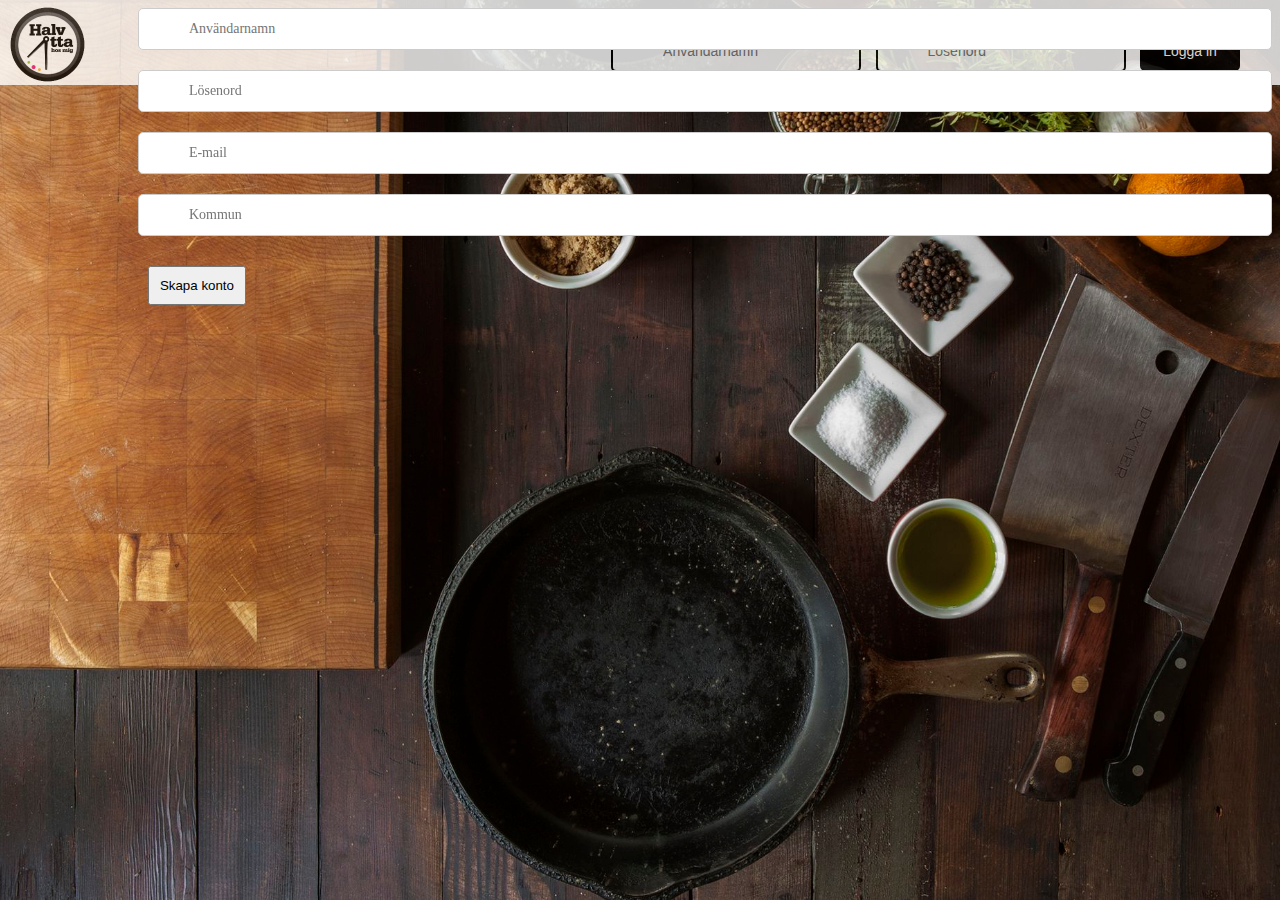
==== index.html @ 45845a9e "Revert "asdfasdfasdf"" ====
<!DOCTYPE html>
<html>
    <head>
        <link rel="stylesheet" type="text/css" href="style.css">
        <meta charset="utf-8">
        <title>Halv 8 hos mig!</title>
    </head>
    <body>
        <div id="container">
            <div id="header">
                <div id="logo">
                    <img id="logga" src="assets/img/logo.png">
                </div>
                <div id="navLog">
                    <form method="post" id="loginForm" name="loginForm" action=""> 
                    <input type="text" id="username" name="username" placeholder="Användarnamn">
                    <input type="text" id="password" name="password" placeholder="Lösenord">
                    <button type="submit" id="loginButt" name="loginButt">Logga in</button>
                </form>
                </div>
            </div>
            <div id="content">
                <form method="post" id="regform" name="regform" action="">   
                    <input type="text" id="regusername" name="username" placeholder="Användarnamn">             
                    <input type="text" id="regpassword" name="password" placeholder="Lösenord">                    
                    <input type="text" id="epost" name="epost" placeholder="E-mail">
                    <input type="text" id="kommun" name="kommun" placeholder="Kommun">
                    <button type="submit" id="regbutt" name="regbutt">Skapa konto</button>
                </form>
            </div>
        </div>
    </body>
</html>
---- style.css ----
body {
    background-image: url("assets/img/Homepage.jpg");
    background-size: cover;
    background-repeat: no-repeat;
    background-attachment: fixed;
    background-position: center;    
}

#container{
    overflow: hidden;
}

#header{
    text-align: left;
    height: 85px;
    background: #ffffff;
    opacity: 0.8;
    width: 100%;
    margin-left: -8px;
    margin-top: -8px;
    z-index: -1;
    position: fixed;
    font-family: sans-serif;
    text-decoration: none;
}

#logga{
    margin-left: -30px;
    margin-top: 7px;
    width: 75px;
    height: auto;
}

a{
    float: right;
    color: black;
    margin-left: 15px;
    list-style: none;
    text-decoration: none;
    font-size: 120%;
    padding: 10px;
    background-color:black;
    color: white;
	border-radius:5px;
	border:2px solid #000000;
	cursor:pointer;
	font-family:sans-serif;
	font-size:14px;
	text-decoration:none;
    width: 90px;
    text-align: center;
}

a:hover{
    color: #b30000;
}

li{
    margin-bottom: 40px;
    float: left;
    text-decoration: none;
}

ul{
    list-style: none;
    text-decoration: none;
    margin-top: -20px;
}

#navMenu{
    float: right;
    margin-right: 30px;
    margin-top: -40px;
    letter-spacing: 2px;
}

#navLog{
    float: right;
    margin-right: 30px;
    margin-top: -65px;
}

#logo{
    margin-left: 40px;
    top: 30px;
}

h1{
    font-family: sans-serif;
    font-weight: bold;
    color: black;
    font-size: 300%;
}

#loginForm input {
    width: 250px;
    height: 42px;
    box-sizing: border-box;
    border-radius: 5px;
    border: 2px solid #000000;
    font-size: 14px;
    font-family: sans-serif;
    padding: 0 20px 0 50px;
    outline: none;
}

#loginForm input#username {
    margin-right: 10px;
    background: #fff url('http://i.imgur.com/u0XmBmv.png') 20px top no-repeat;
    background-size: 16px 80px;
}

#loginForm input#username:focus {
    background: #fff url('http://i.imgur.com/u0XmBmv.png') 20px bottom no-repeat;
    background-size: 16px 80px;
}

#loginForm input#password {
    background: #fff url('http://i.imgur.com/Qf83FTt.png') 20px top no-repeat;
    background-size: 16px 80px;
}

#loginForm input#password:focus {
    background: #fff url('http://i.imgur.com/Qf83FTt.png') 20px bottom no-repeat;
    background-size: 16px 80px;
}

#loginForm input:active, #loginForm input:focus {
    border: 2px solid #b30000;
}

#loginButt{
    width: 100px;
    margin: 10px;
    padding: 10px;
	background-color:black;
    color: white;
	border-radius:5px;
	border:2px solid #000000;
	cursor:pointer;
	font-family:sans-serif;
	font-size:14px;
	text-decoration:none;
}

#loginButt:hover {
	color: #b30000;
}

<<<<<<< HEAD
#regform {
    width: 320px;
    padding: 20px;
    background: #fff;
    border-radius: 5px;
    border-top: 5px solid #ff656c;
    margin: 0 auto;
}

#regform input {
    width: 100%;
    height: 42px;
    box-sizing: border-box;
    border-radius: 5px;
    border: 1px solid #ccc;
    margin-bottom: 20px;
    font-size: 14px;
    font-family: Montserrat;
    padding: 0 20px 0 50px;
    outline: none;
}

#regform input#regusername {
    background: #fff url('http://i.imgur.com/Qf83FTt.png') 20px top no-repeat;
    background-size: 16px 80px;
}
#regform input#regusername:focus {
    background: #fff url('http://i.imgur.com/Qf83FTt.png') 20px top no-repeat;
    background-size: 16px 80px;
}
#regform input#regpassword {
    background: #fff url('http://i.imgur.com/Qf83FTt.png') 20px top no-repeat;
    background-size: 16px 80px;
}
#regform input#regpassword:focus {
    background: #fff url('http://i.imgur.com/Qf83FTt.png') 20px top no-repeat;
    background-size: 16px 80px;
}
#regform input#epost {
    background: #fff url('http://www.humanitarianresponse.info/sites/www.humanitarianresponse.info/files/email-icon.png')20px top no-repeat;
    background-size: 16px 16px;
}
    #regform input#epost:focus {
    background: #fff 20px url('http://www.humanitarianresponse.info/sites/www.humanitarianresponse.info/files/email-icon.png')20px top no-repeat;
    background-size: 16px 16px;
  }  
}
#regform input#kommun {
    background: #fff url('http://www.yofaco.or.ug/wp-content/uploads/2016/01/house-grey-md.png')20px top no-repeat;
    background-size: 14px 16px;
}
#regform input#kommun:focus {
    background: #fff url('http://www.yofaco.or.ug/wp-content/uploads/2016/01/house-grey-md.png')20px top no-repeat;
    background-size: 14px 16px;
  }  

#regform input:active, #regform input:focus {
    border: 1px solid #ff656c;
}
#regform {
    float : right;    
}

#regbutt{
    margin: 10px;
    padding: 10px;
}
=======

>>>>>>> origin/master
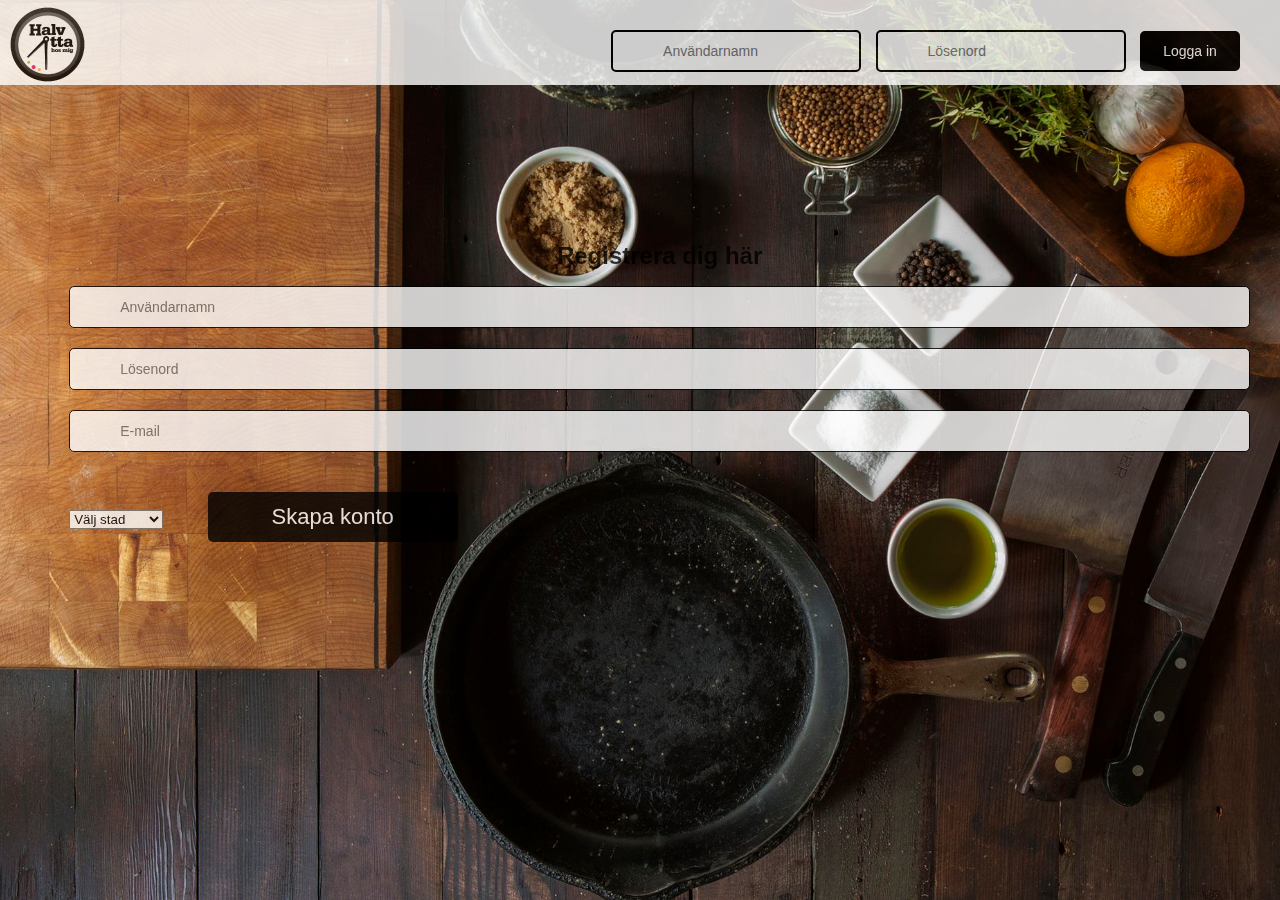
==== commit bbe81166: "test" ====
--- a/index.html
+++ b/index.html
@@ -18,15 +18,32 @@
                     <button type="submit" id="loginButt" name="loginButt">Logga in</button>
                 </form>
                 </div>
-            </div>
-            <div id="content">
-                <form method="post" id="regform" name="regform" action="">   
-                    <input type="text" id="regusername" name="username" placeholder="Användarnamn">             
-                    <input type="text" id="regpassword" name="password" placeholder="Lösenord">                    
-                    <input type="text" id="epost" name="epost" placeholder="E-mail">
-                    <input type="text" id="kommun" name="kommun" placeholder="Kommun">
-                    <button type="submit" id="regbutt" name="regbutt">Skapa konto</button>
-                </form>
+                <div id="content">
+                    <form method="post" id="regform" name="regform" action="">
+                        <h1>Registrera dig här</h1>
+                        <input type="text" id="regusername" name="username" placeholder="Användarnamn">             
+                        <input type="text" id="regpassword" name="password" placeholder="Lösenord">                    
+                        <input type="text" id="epost" name="epost" placeholder="E-mail">
+                        <select id="cities">
+                            <option selected="true" style="display:none;">Välj stad</option>
+                            <option value="Borås">Borås</option>
+                            <option value="Eskilstuna">Eskilstuna</option>
+                            <option value="Gävle">Gävle</option>
+                            <option value="Göteborg">Göteborg</option>
+                            <option value="Helsingborg">Helsingborg</option>
+                            <option value="Jönköping">Jönköping</option>
+                            <option value="Linköping">Linköping</option>
+                            <option value="Lund">Lund</option>
+                            <option value="Malmö">Malmö</option>
+                            <option value="Norrköping">Norrköping</option>
+                            <option value="Umeå">Umeå</option>
+                            <option value="Uppsala">Uppsala</option>
+                            <option value="Västerås">Västerås</option>
+                            <option value="Örebro">Örebro</option>
+                        </select>
+                        <button type="submit" id="regbutt" name="regbutt">Skapa konto</button>
+                    </form>
+                </div>
             </div>
         </div>
     </body>
--- a/style.css
+++ b/style.css
@@ -89,7 +89,8 @@
     font-family: sans-serif;
     font-weight: bold;
     color: black;
-    font-size: 300%;
+    font-size: 150%;
+    text-align: center;
 }
 
 #loginForm input {
@@ -141,6 +142,7 @@
 	font-family:sans-serif;
 	font-size:14px;
 	text-decoration:none;
+   
 }
 
 #loginButt:hover {
@@ -148,13 +150,16 @@
 }
 
 <<<<<<< HEAD
+=======
+
+>>>>>>> 7620cb20f2b28a5d77b1a1dd8bc628f68f1dbb6f
 #regform {
     width: 320px;
     padding: 20px;
     background: #fff;
     border-radius: 5px;
-    border-top: 5px solid #ff656c;
     margin: 0 auto;
+    opacity: 0.8;
 }
 
 #regform input {
@@ -162,12 +167,13 @@
     height: 42px;
     box-sizing: border-box;
     border-radius: 5px;
-    border: 1px solid #ccc;
+    border: 1px solid #000000;
     margin-bottom: 20px;
     font-size: 14px;
-    font-family: Montserrat;
+    font-family: sans-serif;
     padding: 0 20px 0 50px;
     outline: none;
+    
 }
 
 #regform input#regusername {
@@ -187,35 +193,61 @@
     background-size: 16px 80px;
 }
 #regform input#epost {
-    background: #fff url('http://www.humanitarianresponse.info/sites/www.humanitarianresponse.info/files/email-icon.png')20px top no-repeat;
+    background: #fff url('https://cdn4.iconfinder.com/data/icons/social-icons-6/40/mail-512.png')20px no-repeat;
     background-size: 16px 16px;
 }
-    #regform input#epost:focus {
-    background: #fff 20px url('http://www.humanitarianresponse.info/sites/www.humanitarianresponse.info/files/email-icon.png')20px top no-repeat;
+#regform input#epost:focus {
+    background: #fff 20px url('https://cdn4.iconfinder.com/data/icons/social-icons-6/40/mail-512.png')20px  no-repeat;
     background-size: 16px 16px;
-  }  
-}
-#regform input#kommun {
-    background: #fff url('http://www.yofaco.or.ug/wp-content/uploads/2016/01/house-grey-md.png')20px top no-repeat;
-    background-size: 14px 16px;
-}
-#regform input#kommun:focus {
-    background: #fff url('http://www.yofaco.or.ug/wp-content/uploads/2016/01/house-grey-md.png')20px top no-repeat;
-    background-size: 14px 16px;
-  }  
+    
+}  
+
 
 #regform input:active, #regform input:focus {
-    border: 1px solid #ff656c;
+    border: 1px solid #b30000;
 }
 #regform {
-    float : right;    
+    float : right; 
+    margin-top: 140px;
+    margin-right: 30px;
 }
 
 #regbutt{
-    margin: 10px;
+    width: 250px;
+    margin: 20px;
     padding: 10px;
-}
+    height: 50px;
+	background-color:black;
+    color: white;
+	border-radius:5px;
+	border:2px solid #000000;
+	cursor:pointer;
+	font-family:sans-serif;
+	font-size:22px;
+	text-decoration:none;
+    margin-left: 40px;
+    font-weight: 400;
+    
+}
+<<<<<<< HEAD
 =======
 
->>>>>>> origin/master
-
+#regbutt:hover{
+    color: #b30000;
+}
+>>>>>>> 7620cb20f2b28a5d77b1a1dd8bc628f68f1dbb6f
+
+#cities{
+    background: transparent;
+    width: 100%;
+    padding: 5px;
+    font-size: 14px;
+    line-height: 1;
+    border: 1px solid #000000;
+    border-radius: 5;
+    height: 42px;
+    padding: 0 20px 0 50px;
+    box-sizing: border-box;
+    font-family: sans-serif;
+    outline: none;
+}
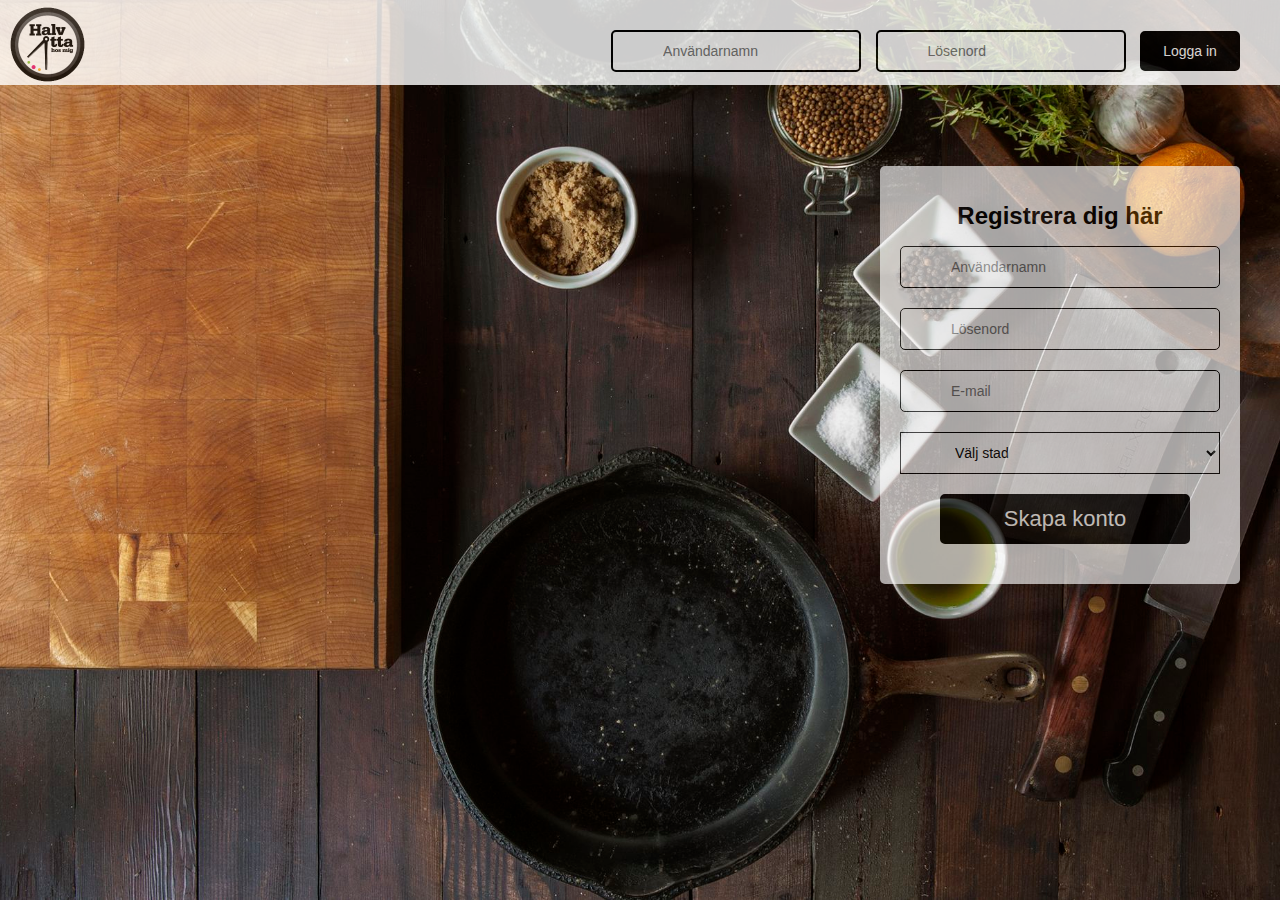
==== commit 33903d3f: "CSS" ====
--- a/index.html
+++ b/index.html
@@ -36,6 +36,7 @@
                             <option value="Lund">Lund</option>
                             <option value="Malmö">Malmö</option>
                             <option value="Norrköping">Norrköping</option>
+                            <option value="Stockholm">Stockholm</option>
                             <option value="Umeå">Umeå</option>
                             <option value="Uppsala">Uppsala</option>
                             <option value="Västerås">Västerås</option>
--- a/style.css
+++ b/style.css
@@ -149,10 +149,7 @@
 	color: #b30000;
 }
 
-<<<<<<< HEAD
-=======
-
->>>>>>> 7620cb20f2b28a5d77b1a1dd8bc628f68f1dbb6f
+
 #regform {
     width: 320px;
     padding: 20px;
@@ -160,6 +157,9 @@
     border-radius: 5px;
     margin: 0 auto;
     opacity: 0.8;
+    float : right; 
+    margin-top: 80px;
+    margin-right: 40px;
 }
 
 #regform input {
@@ -205,11 +205,6 @@
 
 #regform input:active, #regform input:focus {
     border: 1px solid #b30000;
-}
-#regform {
-    float : right; 
-    margin-top: 140px;
-    margin-right: 30px;
 }
 
 #regbutt{
@@ -229,13 +224,10 @@
     font-weight: 400;
     
 }
-<<<<<<< HEAD
-=======
 
 #regbutt:hover{
     color: #b30000;
 }
->>>>>>> 7620cb20f2b28a5d77b1a1dd8bc628f68f1dbb6f
 
 #cities{
     background: transparent;
@@ -250,4 +242,4 @@
     box-sizing: border-box;
     font-family: sans-serif;
     outline: none;
-}
+}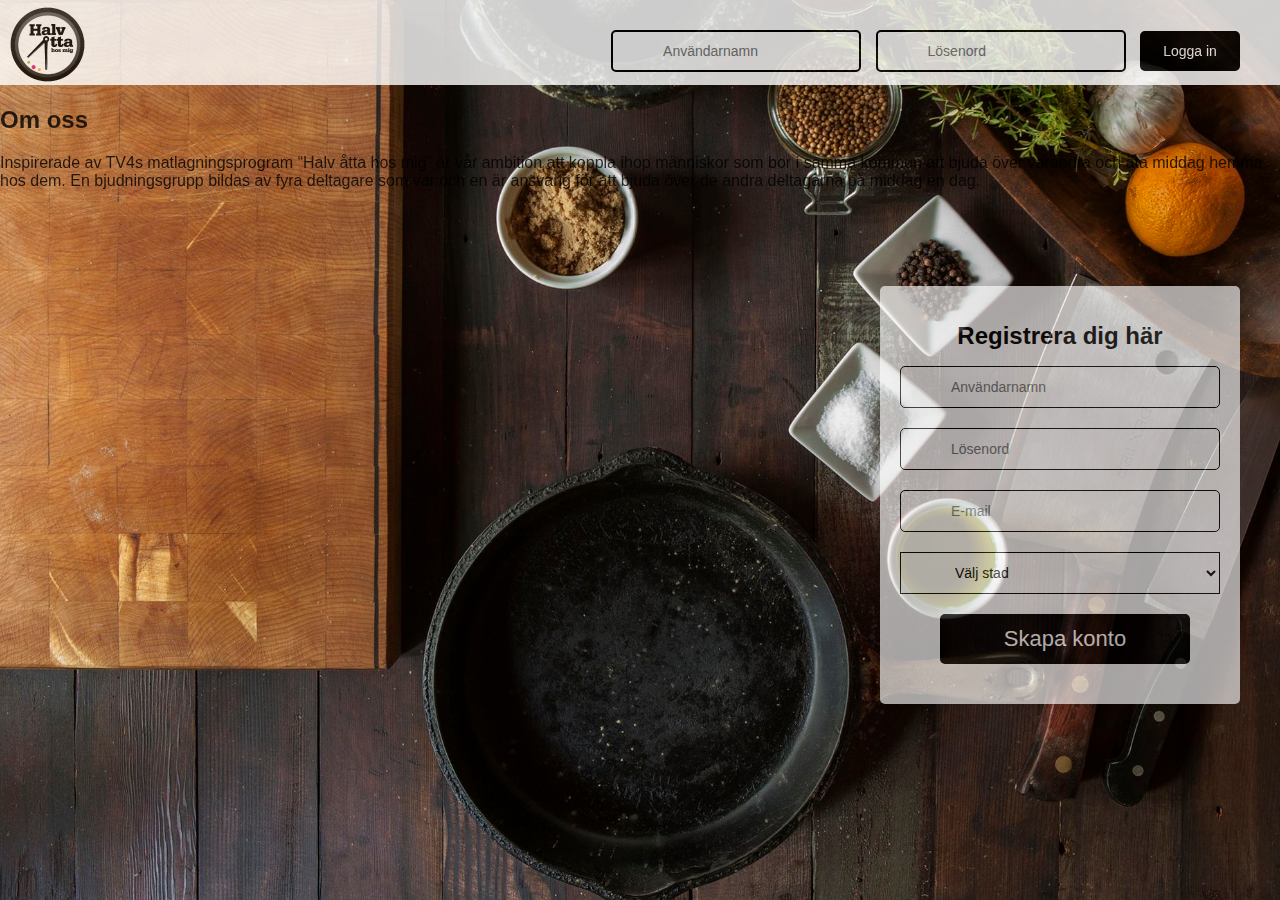
==== commit 0e304336: "ASFASF" ====
--- a/index.html
+++ b/index.html
@@ -19,6 +19,9 @@
                 </form>
                 </div>
                 <div id="content">
+                <h2>Om oss </h2>
+                <p> Inspirerade av TV4s matlagningsprogram “Halv åtta hos mig” är vår ambition att koppla ihop människor som bor i samma kommun att bjuda över varandra och äta middag hemma hos dem. En bjudningsgrupp bildas av fyra deltagare som var och en är ansvarig för att bjuda över de andra deltagarna på middag en dag.
+				</p>
                     <form method="post" id="regform" name="regform" action="">
                         <h1>Registrera dig här</h1>
                         <input type="text" id="regusername" name="username" placeholder="Användarnamn">             
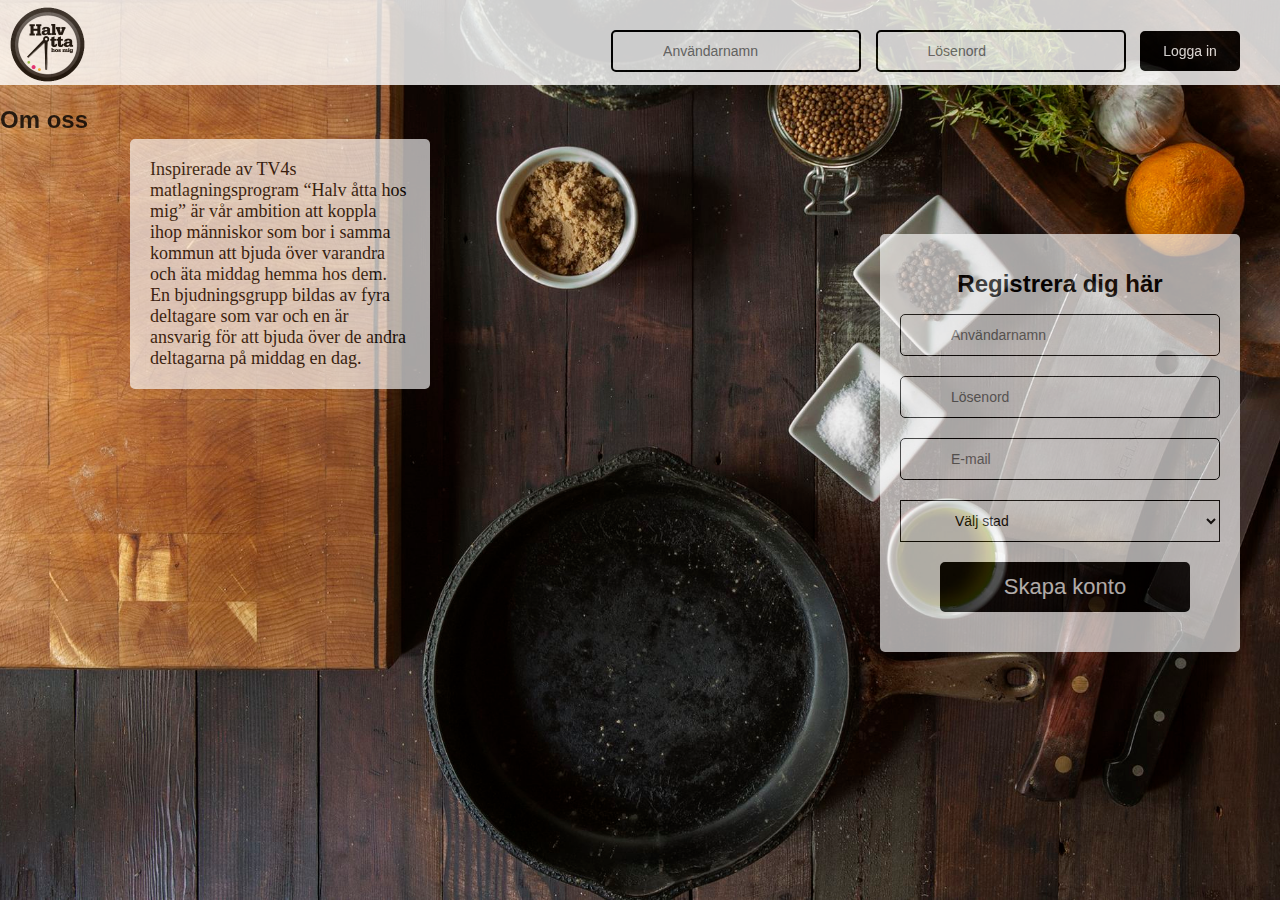
==== commit 2002e3d6: "Ny p-tag" ====
--- a/index.html
+++ b/index.html
@@ -19,9 +19,9 @@
                 </form>
                 </div>
                 <div id="content">
-                <h2>Om oss </h2>
-                <p> Inspirerade av TV4s matlagningsprogram “Halv åtta hos mig” är vår ambition att koppla ihop människor som bor i samma kommun att bjuda över varandra och äta middag hemma hos dem. En bjudningsgrupp bildas av fyra deltagare som var och en är ansvarig för att bjuda över de andra deltagarna på middag en dag.
-				</p>
+                    <h2>Om oss </h2>
+                    <p> Inspirerade av TV4s matlagningsprogram “Halv åtta hos mig” är vår ambition att koppla ihop människor som bor i samma kommun att bjuda över varandra och äta middag hemma hos dem. En bjudningsgrupp bildas av fyra deltagare som var och en är ansvarig för att bjuda över de andra deltagarna på middag en dag.
+				    </p>
                     <form method="post" id="regform" name="regform" action="">
                         <h1>Registrera dig här</h1>
                         <input type="text" id="regusername" name="username" placeholder="Användarnamn">             
--- a/style.css
+++ b/style.css
@@ -149,6 +149,21 @@
 	color: #b30000;
 }
 
+p{
+    width: 260px;
+    padding: 20px;
+    background: #fff;
+    border-radius: 5px;
+    margin: 0 auto;
+    opacity: 0.8;
+    margin-top: -15px;
+    margin-left: 130px;
+    font-family: cursive;
+    font-size: 18px;
+    float: left;
+    
+    
+}
 
 #regform {
     width: 320px;
@@ -199,7 +214,6 @@
 #regform input#epost:focus {
     background: #fff 20px url('https://cdn4.iconfinder.com/data/icons/social-icons-6/40/mail-512.png')20px  no-repeat;
     background-size: 16px 16px;
-    
 }  
 
 
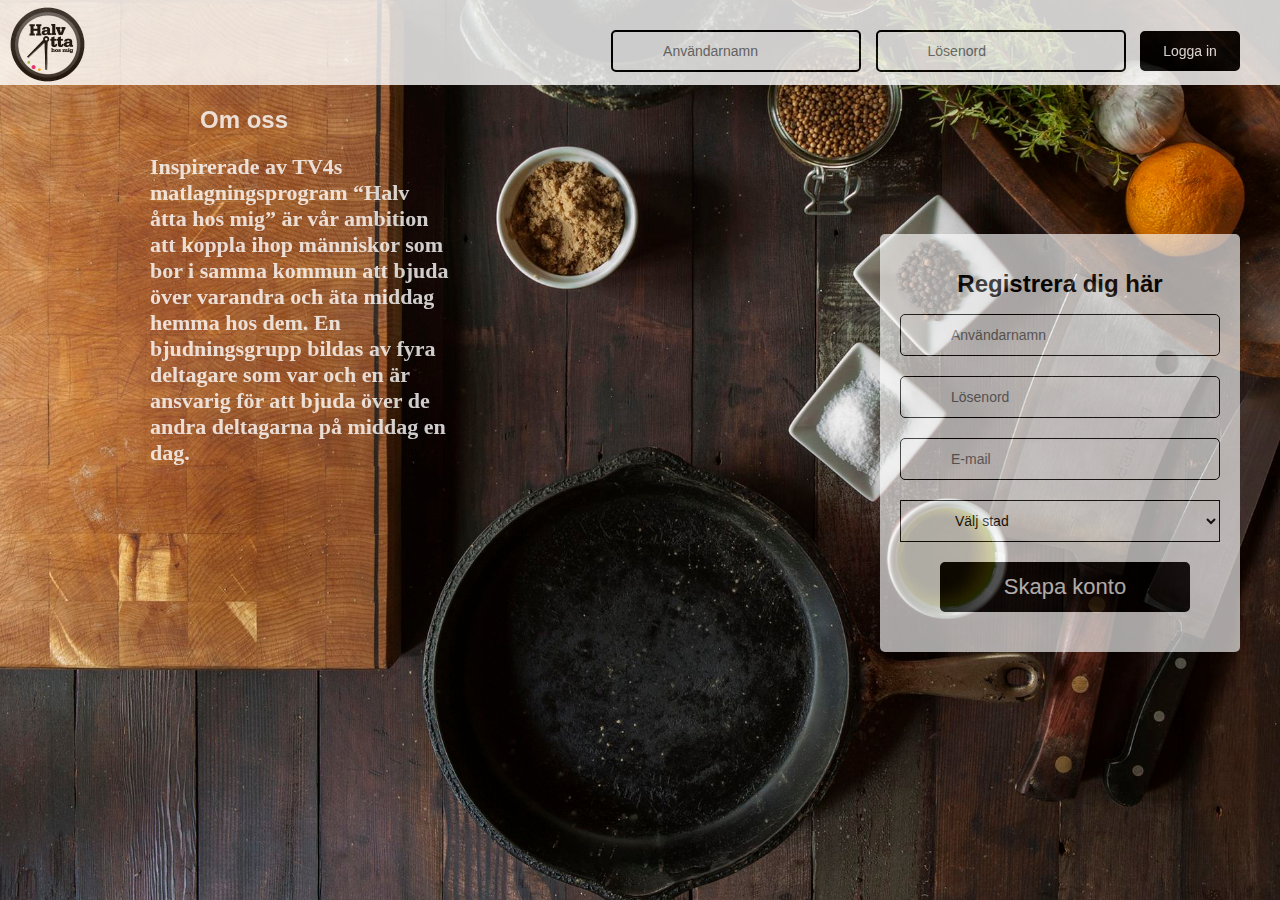
==== commit c212db8e: "Nytt id" ====
--- a/index.html
+++ b/index.html
@@ -20,7 +20,7 @@
                 </div>
                 <div id="content">
                     <h2>Om oss </h2>
-                    <p> Inspirerade av TV4s matlagningsprogram “Halv åtta hos mig” är vår ambition att koppla ihop människor som bor i samma kommun att bjuda över varandra och äta middag hemma hos dem. En bjudningsgrupp bildas av fyra deltagare som var och en är ansvarig för att bjuda över de andra deltagarna på middag en dag.
+                    <p id="omoss"> Inspirerade av TV4s matlagningsprogram “Halv åtta hos mig” är vår ambition att koppla ihop människor som bor i samma kommun att bjuda över varandra och äta middag hemma hos dem. En bjudningsgrupp bildas av fyra deltagare som var och en är ansvarig för att bjuda över de andra deltagarna på middag en dag.
 				    </p>
                     <form method="post" id="regform" name="regform" action="">
                         <h1>Registrera dig här</h1>
--- a/style.css
+++ b/style.css
@@ -93,6 +93,14 @@
     text-align: center;
 }
 
+h2 {
+    font-family: sans-serif;
+    font-weight: bold;
+    color: white;
+    font-size: 150%;
+    margin-left: 200px;
+}
+
 #loginForm input {
     width: 250px;
     height: 42px;
@@ -149,18 +157,18 @@
 	color: #b30000;
 }
 
-p{
-    width: 260px;
+#omoss{
+    width: 300px;
     padding: 20px;
-    background: #fff;
     border-radius: 5px;
     margin: 0 auto;
-    opacity: 0.8;
-    margin-top: -15px;
+    margin-top: -20px;
     margin-left: 130px;
     font-family: cursive;
-    font-size: 18px;
+    font-size: 22px;
+    font-weight: 800;
     float: left;
+    color: white;
     
     
 }
@@ -256,4 +264,30 @@
     box-sizing: border-box;
     font-family: sans-serif;
     outline: none;
+} 
+
+/* - - - - - - - - - -        - - - - - - - - - - 
+   - - - - - - - - - - PROFIL - - - - - - - - - - 
+   - - - - - - - - - -        - - - - - - - - - - */
+#profilcontent {
+    width: 320px;
+    padding: 20px;
+    background: #fff;
+    border-radius: 5px;
+    opacity: 0.8; 
+    margin-left: 20%;
+    margin-right: 20%;
+    width: 60%;
+    margin-top: 100px;
+}
+
+#profilbild {
+    opacity: 1;
+    border: 1px solid #000000;
+    object-fit: cover;
+}
+
+#about {
+    border: 1px solid #000000;
+
 }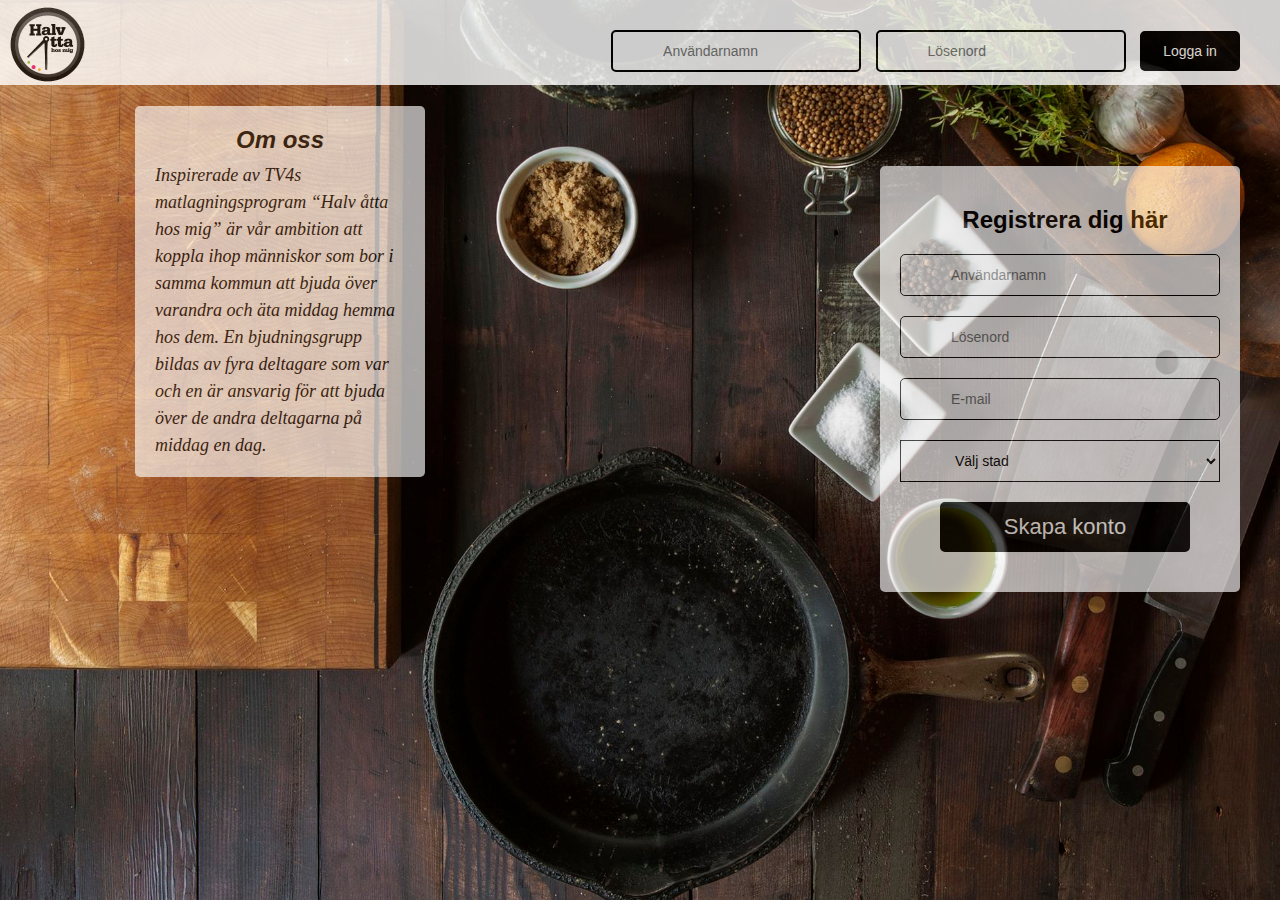
==== commit 8bb4594f: "ändrat p" ====
--- a/index.html
+++ b/index.html
@@ -19,11 +19,13 @@
                 </form>
                 </div>
                 <div id="content">
-                    <h2>Om oss </h2>
+                    <div id="rutaOm">
+                        <h2 id="oss">Om oss </h2>
                     <p id="omoss"> Inspirerade av TV4s matlagningsprogram “Halv åtta hos mig” är vår ambition att koppla ihop människor som bor i samma kommun att bjuda över varandra och äta middag hemma hos dem. En bjudningsgrupp bildas av fyra deltagare som var och en är ansvarig för att bjuda över de andra deltagarna på middag en dag.
 				    </p>
+                    </div>
                     <form method="post" id="regform" name="regform" action="">
-                        <h1>Registrera dig här</h1>
+                        <h2 id="regi">Registrera dig här</h2>
                         <input type="text" id="regusername" name="username" placeholder="Användarnamn">             
                         <input type="text" id="regpassword" name="password" placeholder="Lösenord">                    
                         <input type="text" id="epost" name="epost" placeholder="E-mail">
--- a/style.css
+++ b/style.css
@@ -85,6 +85,10 @@
     top: 30px;
 }
 
+/* - - - - - - - - - -        - - - - - - - - - - 
+   - - - - - - - - - - Homepage - - - - - - - - - - 
+   - - - - - - - - - -        - - - - - - - - - - */
+
 h1{
     font-family: sans-serif;
     font-weight: bold;
@@ -100,6 +104,40 @@
     font-size: 150%;
     margin-left: 200px;
 }
+
+#rutaOm{
+    width: 250px;
+    padding: 0 20px 0 20px;
+    background: #fff;
+    border-radius: 5px;
+    margin: 0 auto;
+    margin-top: 20px;
+    opacity: 0.8;
+    margin-left: 135px;
+    float: left;
+}
+
+#omoss{
+    font-family: serif;
+    font-style: italic;
+    font-size: 18px;
+    line-height: 27px;
+    color: black;
+}
+
+#oss {
+    font-family: sans-serif;
+    font-style: italic;
+    color: black;
+    font-size: 150%;
+    text-align: center;
+    margin-left: 0px;
+    margin-bottom: -10px;
+}
+
+/* - - - - - - - - - -        - - - - - - - - - - 
+   - - - - - - - - - - Logga in - - - - - - - - - - 
+   - - - - - - - - - -        - - - - - - - - - - */
 
 #loginForm input {
     width: 250px;
@@ -157,20 +195,18 @@
 	color: #b30000;
 }
 
-#omoss{
-    width: 300px;
-    padding: 20px;
-    border-radius: 5px;
-    margin: 0 auto;
-    margin-top: -20px;
-    margin-left: 130px;
-    font-family: cursive;
-    font-size: 22px;
-    font-weight: 800;
-    float: left;
-    color: white;
-    
-    
+
+/* - - - - - - - - - -        - - - - - - - - - - 
+   - - - - - - - - - - Regform - - - - - - - - - - 
+   - - - - - - - - - -        - - - - - - - - - - */
+
+#regi {
+    font-family: sans-serif;
+    font-weight: bold;
+    color: black;
+    font-size: 150%;
+    text-align: center;
+    margin-left: 10px;
 }
 
 #regform {
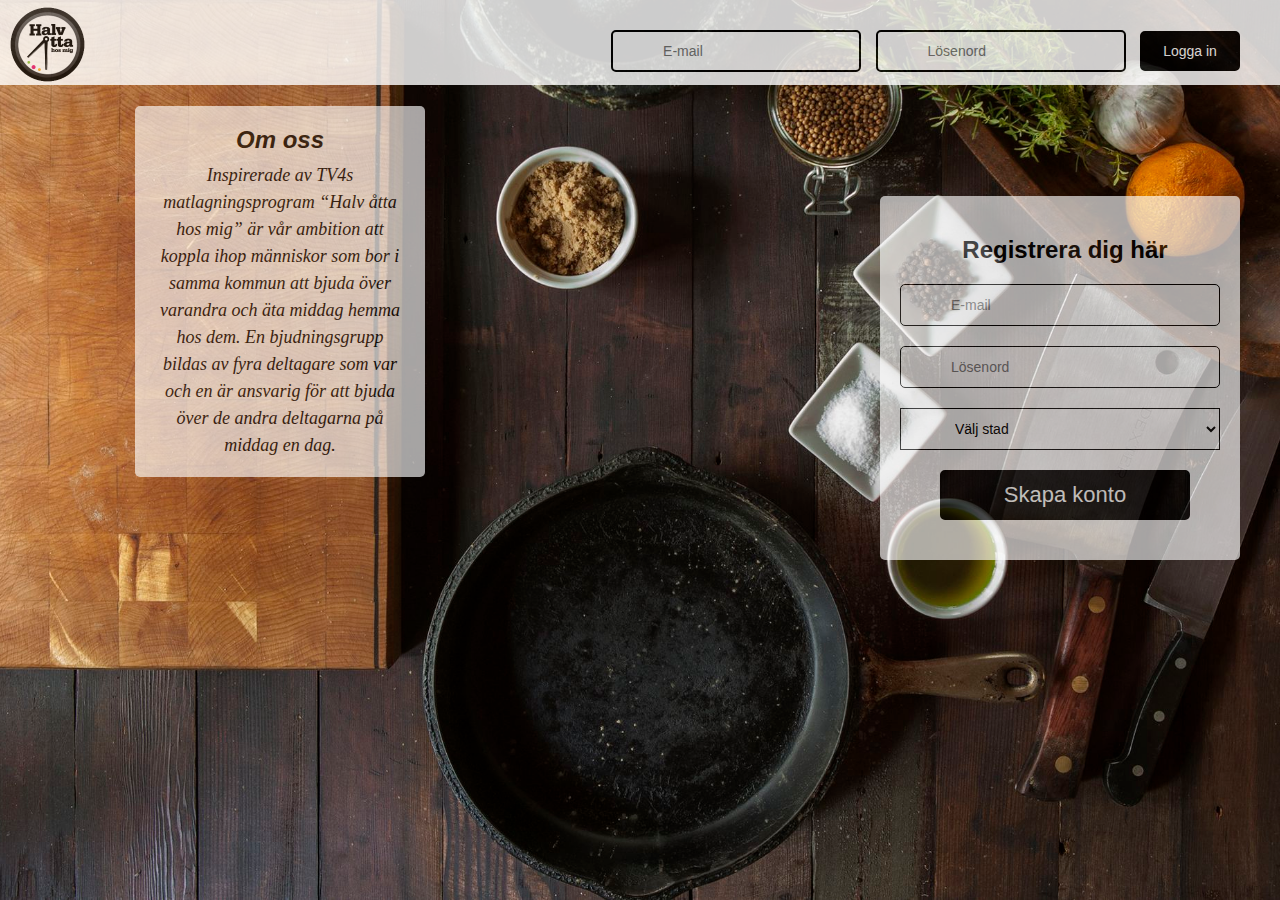
==== commit 40cf50b4: "ny registreringsform" ====
--- a/index.html
+++ b/index.html
@@ -13,7 +13,7 @@
                 </div>
                 <div id="navLog">
                     <form method="post" id="loginForm" name="loginForm" action=""> 
-                    <input type="text" id="username" name="username" placeholder="Användarnamn">
+                    <input type="text" id="email" name="email" placeholder="E-mail">
                     <input type="text" id="password" name="password" placeholder="Lösenord">
                     <button type="submit" id="loginButt" name="loginButt">Logga in</button>
                 </form>
@@ -26,9 +26,8 @@
                     </div>
                     <form method="post" id="regform" name="regform" action="">
                         <h2 id="regi">Registrera dig här</h2>
-                        <input type="text" id="regusername" name="username" placeholder="Användarnamn">             
+                        <input type="text" id="epost" name="epost" placeholder="E-mail">           
                         <input type="text" id="regpassword" name="password" placeholder="Lösenord">                    
-                        <input type="text" id="epost" name="epost" placeholder="E-mail">
                         <select id="cities">
                             <option selected="true" style="display:none;">Välj stad</option>
                             <option value="Borås">Borås</option>
--- a/style.css
+++ b/style.css
@@ -117,23 +117,26 @@
     float: left;
 }
 
+#oss {
+    font-family: sans-serif;
+    font-style: italic;
+    color: black;
+    font-size: 150%;
+    text-align: center;
+    margin-left: 0px;
+    margin-bottom: -10px;
+}
+
 #omoss{
     font-family: serif;
     font-style: italic;
     font-size: 18px;
     line-height: 27px;
     color: black;
-}
-
-#oss {
-    font-family: sans-serif;
-    font-style: italic;
-    color: black;
-    font-size: 150%;
-    text-align: center;
-    margin-left: 0px;
-    margin-bottom: -10px;
-}
+    text-align: center;
+}
+
+
 
 /* - - - - - - - - - -        - - - - - - - - - - 
    - - - - - - - - - - Logga in - - - - - - - - - - 
@@ -151,13 +154,13 @@
     outline: none;
 }
 
-#loginForm input#username {
+#loginForm input#email {
     margin-right: 10px;
     background: #fff url('http://i.imgur.com/u0XmBmv.png') 20px top no-repeat;
     background-size: 16px 80px;
 }
 
-#loginForm input#username:focus {
+#loginForm input#email:focus {
     background: #fff url('http://i.imgur.com/u0XmBmv.png') 20px bottom no-repeat;
     background-size: 16px 80px;
 }
@@ -217,7 +220,7 @@
     margin: 0 auto;
     opacity: 0.8;
     float : right; 
-    margin-top: 80px;
+    margin-top: 110px;
     margin-right: 40px;
 }
 
@@ -235,31 +238,26 @@
     
 }
 
-#regform input#regusername {
+#regform input#epost {
+    margin-right: 10px;
+    background: #fff url('http://i.imgur.com/u0XmBmv.png') 20px top no-repeat;
+    background-size: 16px 80px;
+}
+
+#regform input#epost:focus {
+    background: #fff url('http://i.imgur.com/u0XmBmv.png') 20px bottom no-repeat;
+    background-size: 16px 80px;
+}
+
+#regform input#regpassword{
     background: #fff url('http://i.imgur.com/Qf83FTt.png') 20px top no-repeat;
     background-size: 16px 80px;
 }
-#regform input#regusername:focus {
-    background: #fff url('http://i.imgur.com/Qf83FTt.png') 20px top no-repeat;
-    background-size: 16px 80px;
-}
-#regform input#regpassword {
-    background: #fff url('http://i.imgur.com/Qf83FTt.png') 20px top no-repeat;
-    background-size: 16px 80px;
-}
+
 #regform input#regpassword:focus {
-    background: #fff url('http://i.imgur.com/Qf83FTt.png') 20px top no-repeat;
-    background-size: 16px 80px;
-}
-#regform input#epost {
-    background: #fff url('https://cdn4.iconfinder.com/data/icons/social-icons-6/40/mail-512.png')20px no-repeat;
-    background-size: 16px 16px;
-}
-#regform input#epost:focus {
-    background: #fff 20px url('https://cdn4.iconfinder.com/data/icons/social-icons-6/40/mail-512.png')20px  no-repeat;
-    background-size: 16px 16px;
-}  
-
+    background: #fff url('http://i.imgur.com/Qf83FTt.png') 20px bottom no-repeat;
+    background-size: 16px 80px;
+}
 
 #regform input:active, #regform input:focus {
     border: 1px solid #b30000;
